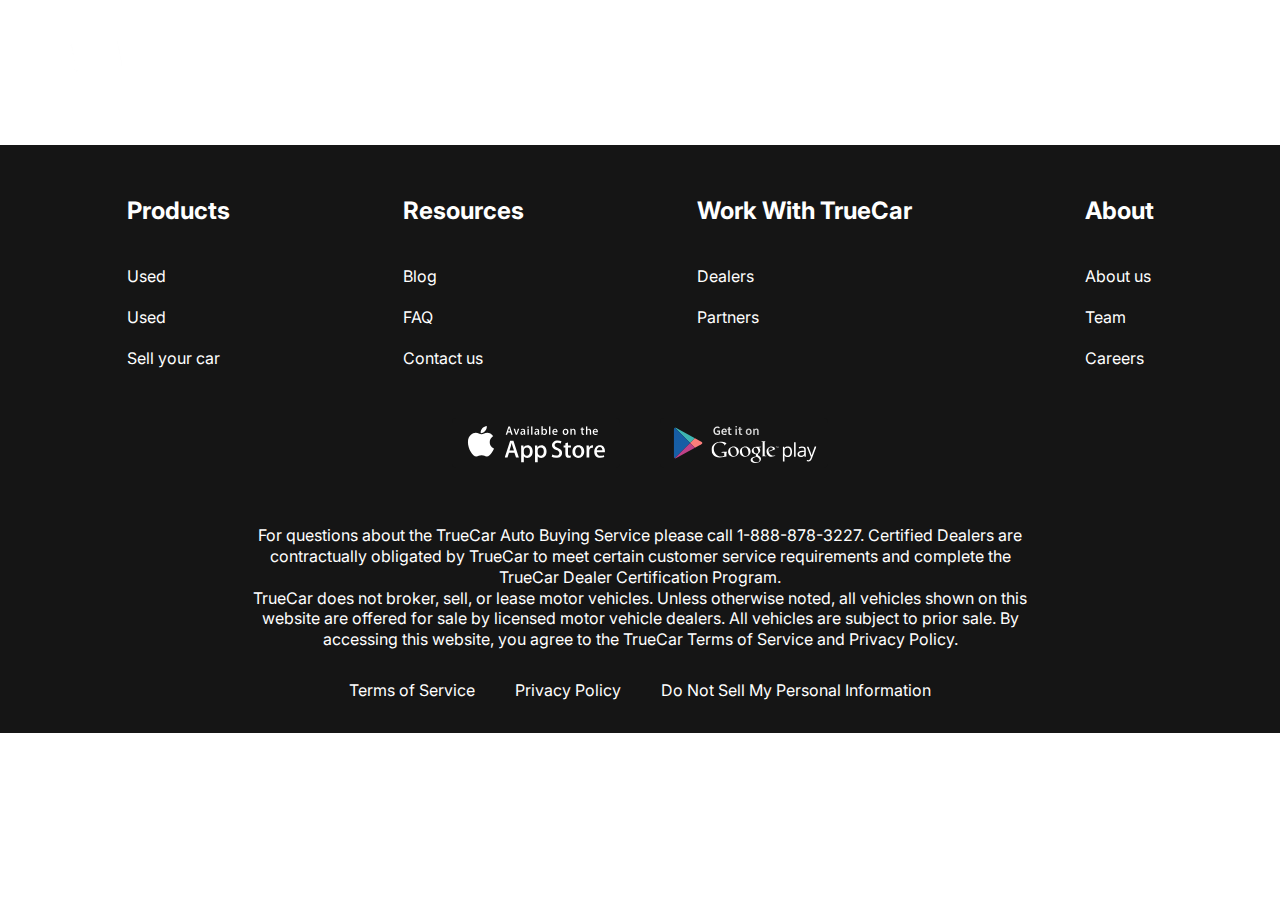
==== index.htm @ c9aa18e5 "footer" ====
<!DOCTYPE html>
<html lang="en">
<head>
    <meta charset="UTF-8">
    <meta name="viewport" content="width=device-width, initial-scale=1.0">
    <title>Document</title>
    <link rel="preconnect" href="https://fonts.googleapis.com">
<link rel="preconnect" href="https://fonts.gstatic.com" crossorigin>
<link href="https://fonts.googleapis.com/css2?family=Inter:ital,opsz,wght@0,14..32,100..900;1,14..32,100..900&display=swap" rel="stylesheet">
    <link rel="stylesheet" href="css/style.css">
</head>
<body>
  
 <div class="wrapper"  >
    <header class="header header-main">
        <div class="container">
            <div class="header__inner">
                <a class="logo" href="#">
                    <img class="logo__img" src="images/logo.svg" alt="">
                </a>
                <nav class="menu">
                    <ul class="menu__list">
                        <li class="menu__list-item">
                            <a class="menu__list-link" href="#">NEW CARS</a>
                        </li>
                        <li class="menu__list-item">
                            <a class="menu__list-link" href="#">PRE-OWNED CARS</a>
                        </li>
                        <li class="menu__list-item">
                            <a class="menu__list-link" href="#">FINANCE</a>
                        </li>
                        <li class="menu__list-item">
                            <a class="menu__list-link" href="#">LEASE VS BUY</a>
                        </li>
                        <li class="menu__list-item">
                            <a class="menu__list-link" href="#">CONTACT US</a>
                        </li>
                    </ul>
                </nav>
            </div>
        </div>
    </header>
    <main class="main">




        
    </main>


    <footer class="footer">
        <div class="container">
            <nav class="footer__menu">

                <ul class="footer__menu-list">
                    <li class="footer__menu-item">
                        <p class="footer__menu-title">Products</p>
                    </li>
                    <li class="footer__menu-item">
                        <a class="footer__menu-link" href="#">Used</a>
                    </li>
                    <li class="footer__menu-item">
                        <a class="footer__menu-link" href="#">Used</a>
                    </li>
                    <li class="footer__menu-item">
                        <a class="footer__menu-link" href="#">Sell your car</a>
                    </li>
                </ul>

                <ul class="footer__menu-list">
                    <li class="footer__menu-item">
                        <p class="footer__menu-title">Resources</p>
                    </li>
                    <li class="footer__menu-item">
                        <a class="footer__menu-link" href="#">Blog</a>
                    </li>
                    <li class="footer__menu-item">
                        <a class="footer__menu-link" href="#">FAQ</a>
                    </li>
                    <li class="footer__menu-item">
                        <a class="footer__menu-link" href="#">Contact us</a>
                    </li>
                </ul>

                <ul class="footer__menu-list">
                    <li class="footer__menu-item">
                        <p class="footer__menu-title">Work With TrueCar</p>
                    </li>
                    <li class="footer__menu-item">
                        <a class="footer__menu-link" href="#">Dealers</a>
                    </li>
                    <li class="footer__menu-item">
                        <a class="footer__menu-link" href="#">Partners</a>
                    </li>
                    
                </ul>

                <ul class="footer__menu-list">
                    <li class="footer__menu-item">
                        <p class="footer__menu-title">About</p>
                    </li>
                    <li class="footer__menu-item">
                        <a class="footer__menu-link" href="#">About us</a>
                    </li>
                    <li class="footer__menu-item">
                        <a class="footer__menu-link" href="#">Team</a>
                    </li>
                    <li class="footer__menu-item">
                        <a class="footer__menu-link" href="#">Careers</a>
                    </li>
                </ul>
            </nav>

            <ul class="app">
             <li class="app__item">
                <a class="app__item-link" href="#">
                    <img class="app__item-img" src="images/appstore.svg" alt="">
                </a>
             </li>
             <li class="app__item">
                <a class="app__item-link" href="#">
                    <img class="app__item-img" src="images/googleplay.svg" alt="">
                </a>
             </li>
            </ul>

            <div class="footer__copy">
                <p class="footer__copy-text">For questions about the TrueCar Auto 
                    Buying Service please call 1-888-878-3227.
                    Certified Dealers are contractually obligated by TrueCar to meet
                     certain customer service requirements and complete the TrueCar 
                     Dealer Certification Program.
                    </p>
                    <p class="footer__copy-text">
                        TrueCar does not broker, sell, or lease motor vehicles. 
                        Unless otherwise noted, all vehicles shown on this website 
                        are offered for sale by licensed motor vehicle dealers.
                         All vehicles are subject to prior sale. By accessing this
                          website, you agree to the TrueCar Terms of Service and Privacy 
                          Policy.
                    </p>
                </div>
                <nav class="copy__nav">
                    <ul class="copy__nav-list">
                        <li class="copy__nav-item">
                            <a class="copy__nav-link" href="#">Terms of Service</a>
                        </li>
                        <li class="copy__nav-item">
                            <a class="copy__nav-link" href="#">Privacy Policy</a>
                        </li>
                        <li class="copy__nav-item">
                            <a class="copy__nav-link" href="#">Do Not Sell My Personal Information</a>
                        </li>
                    </ul>
                </nav>
        </div>
    </footer>
 </div> 

</body>
</html>
---- css/style.css ----
html {
box-sizing: border-box;
}

*, *::after, *::before {
    box-sizing: inherit;
    margin: 0;
    padding: 0;
}
ul {
    list-style-type: none;
}
a {
    text-decoration: none;
    color: inherit;
}



.container {
    max-width: 1220px;
    margin: 0 auto;
    padding: 0 10px;
}

body {
    font-family: "Inter", sans-serif;
    font-size: 16px;
    font-weight: 400;
    line-height: 1.3;
}

.header {
    background-color: #151515;
}
.header-main {
   background-color: transparent;
}

.header__inner {
    padding-top: 40px;
    padding-bottom: 45px;
    display: flex;
    justify-content: space-between;
    align-items: flex-end;
}

.menu__list {
    display: flex;
    gap: 35px;
}
.menu__list-link {
    color: #fff;
    text-transform: uppercase;
    font-weight: 700;
}

/*------footer-----*/

.footer {
    background-color: #151515;
    padding: 50px 0 32px;
    color: #fff;
}
.footer__menu {
    display: flex;
    justify-content: space-around;
    margin-bottom: 50px;
}

.footer__menu-list {
    max-width: 250px;
}

.footer__menu-title {
   font-size: 24px;
   font-weight: 700;
   padding-bottom: 20px;
}

.footer__menu-item + .footer__menu-item {
    padding-top: 20px;
}

.app {
    display: flex;
    justify-content: center;
    gap: 40px;
    margin-bottom: 52px;
}

.footer__copy {
    max-width: 800px;
    margin: 0 auto 30px;
    text-align: center;
}

.copy__nav-list {
    display: flex;
    justify-content: center;
    gap: 40px;

}
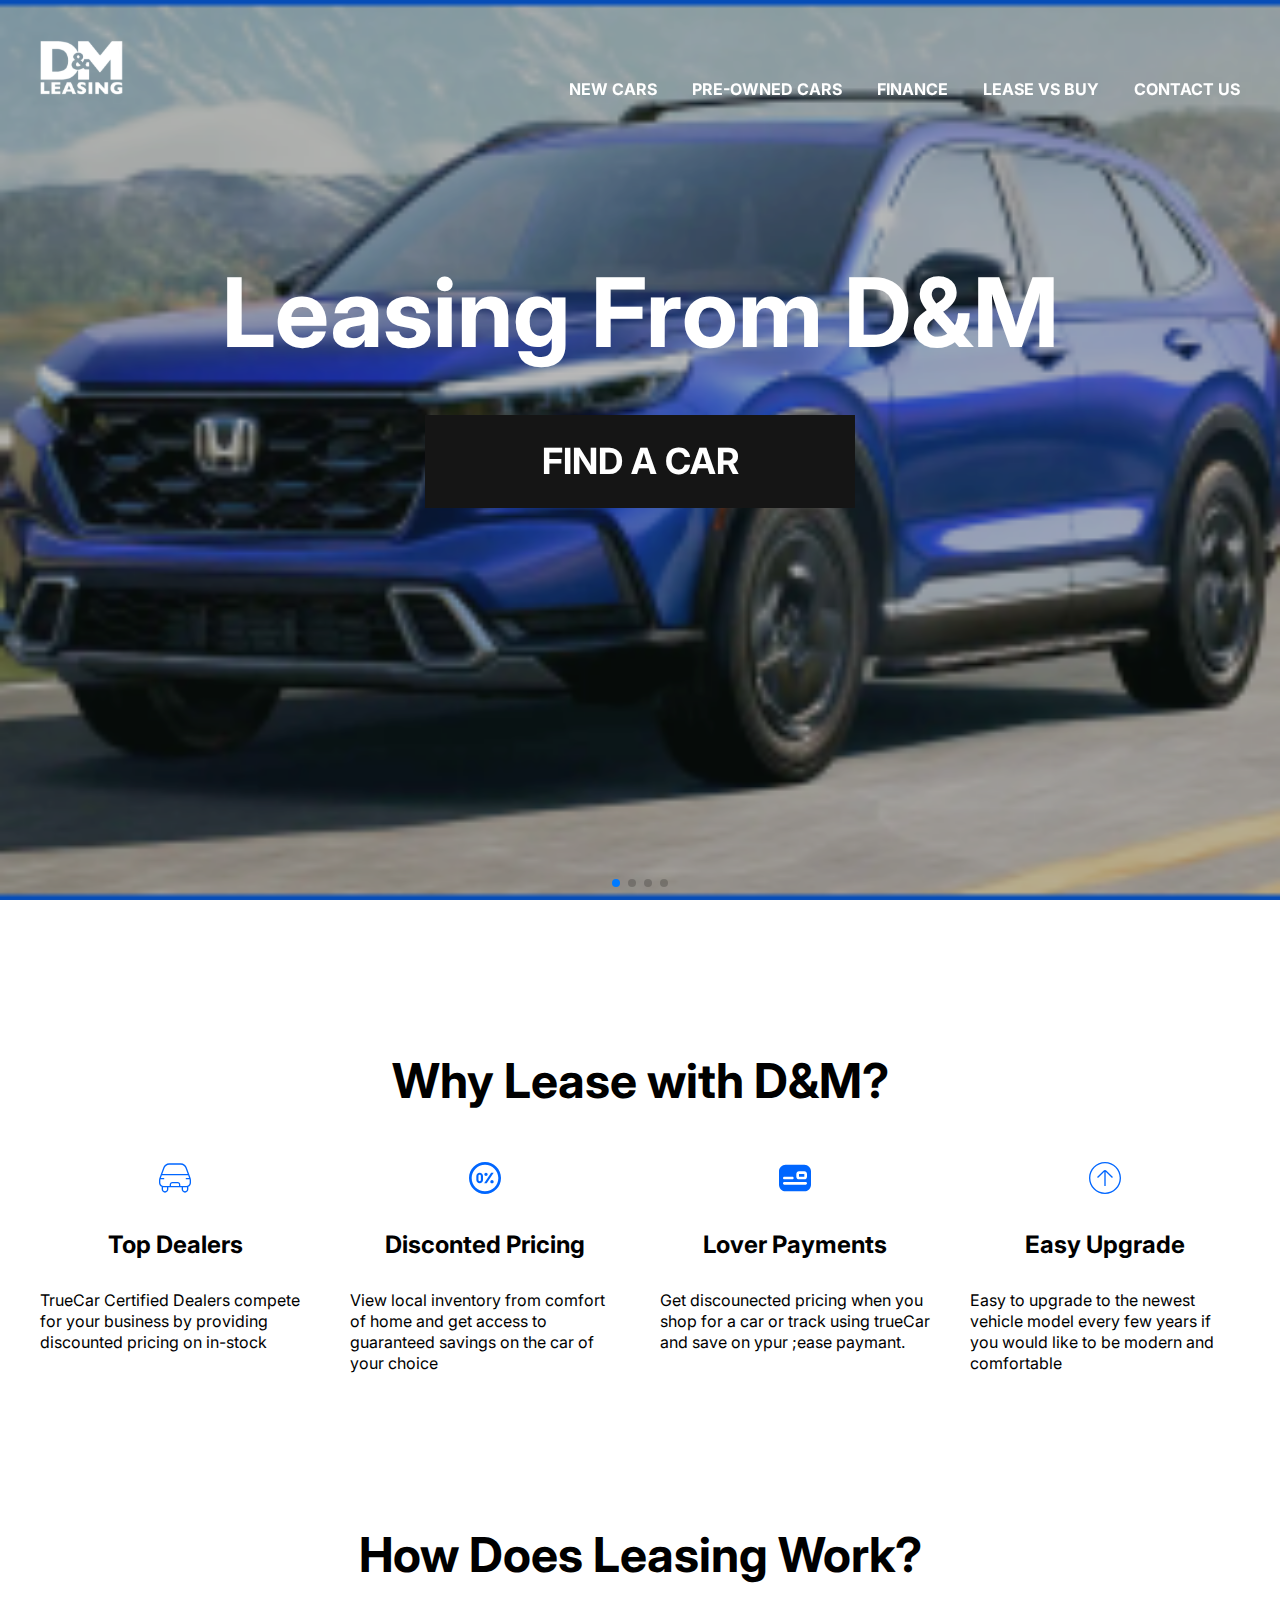
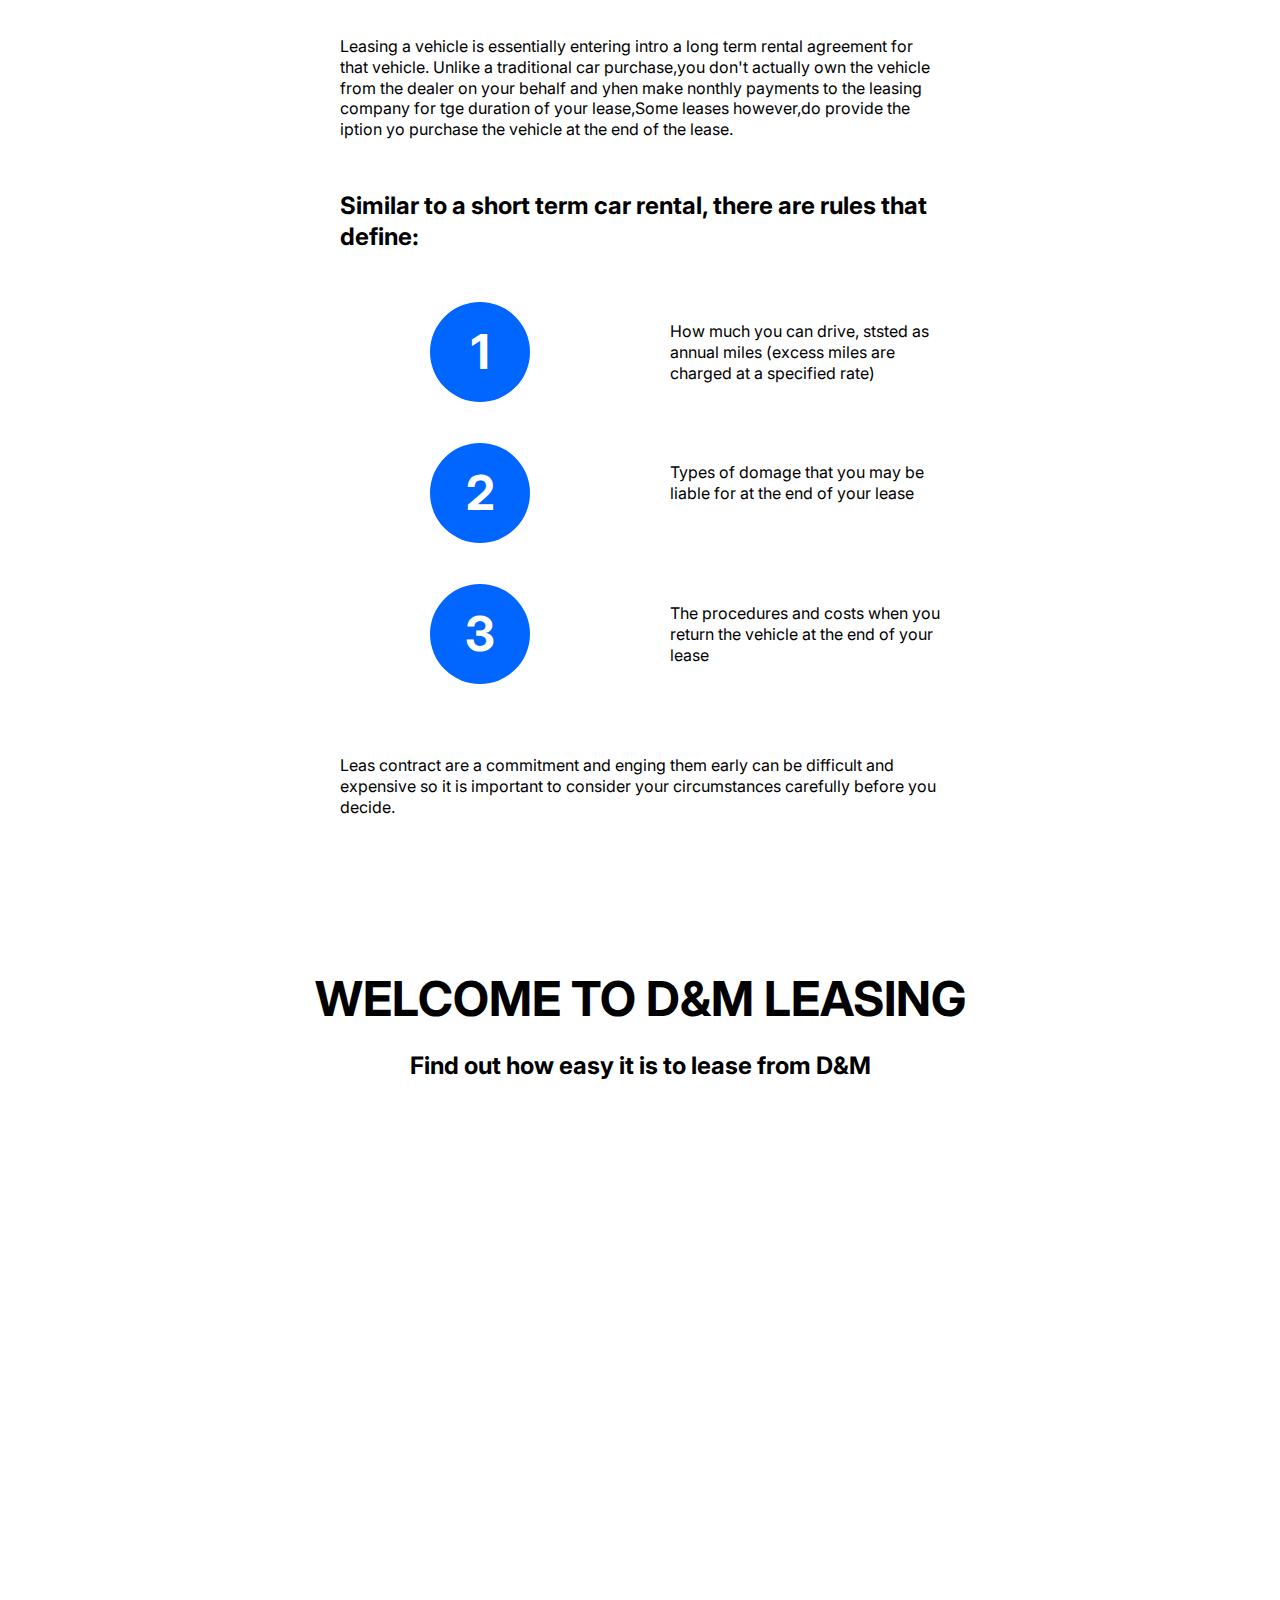
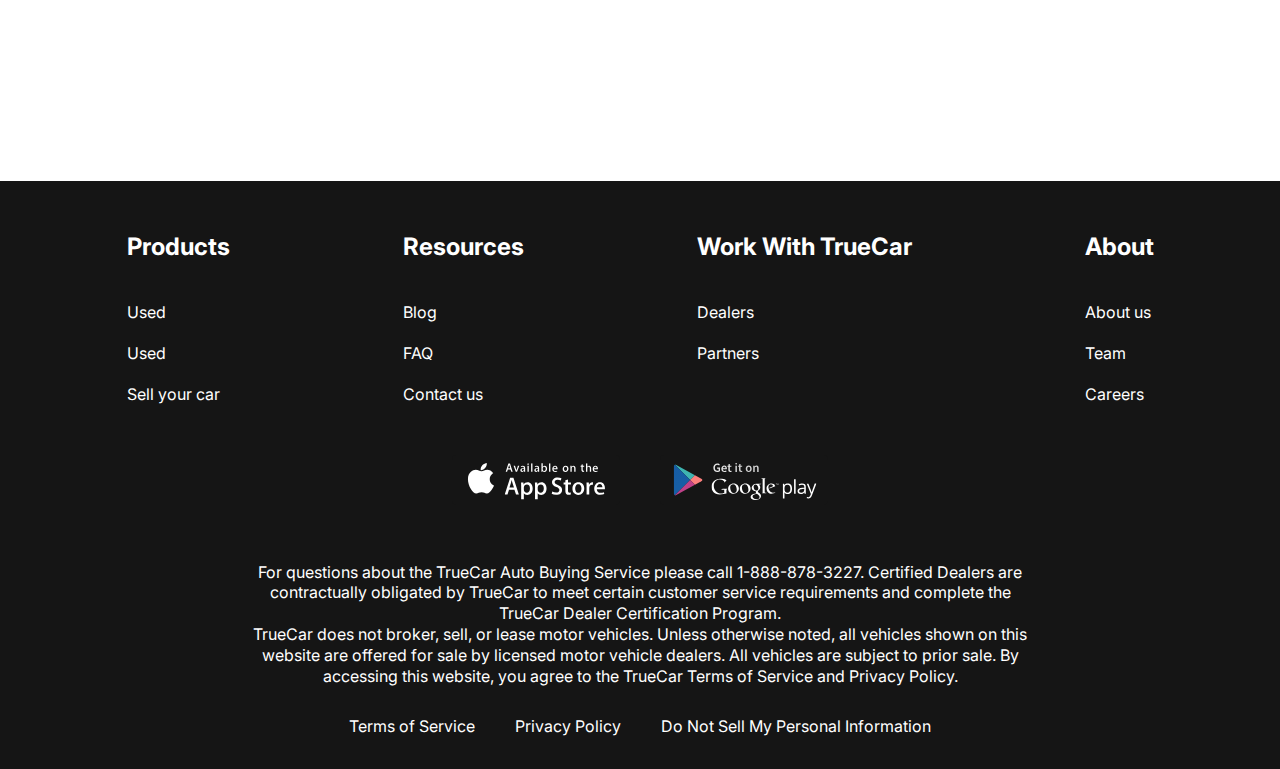
==== commit fc4c3532: "video" ====
--- a/index.htm
+++ b/index.htm
@@ -7,11 +7,17 @@
     <link rel="preconnect" href="https://fonts.googleapis.com">
 <link rel="preconnect" href="https://fonts.gstatic.com" crossorigin>
 <link href="https://fonts.googleapis.com/css2?family=Inter:ital,opsz,wght@0,14..32,100..900;1,14..32,100..900&display=swap" rel="stylesheet">
+<link
+  rel="stylesheet"
+  href="https://cdn.jsdelivr.net/npm/swiper@11/swiper-bundle.min.css"
+/>
+<link rel="stylesheet" href="https://cdnjs.cloudflare.com/ajax/libs/font-awesome/4.7.0/css/font-awesome.min.css" integrity="sha512-SfTiTlX6kk+qitfevl/7LibUOeJWlt9rbyDn92a1DqWOw9vWG2MFoays0sgObmWazO5BQPiFucnnEAjpAB+/Sw==" crossorigin="anonymous" referrerpolicy="no-referrer" />
+
     <link rel="stylesheet" href="css/style.css">
 </head>
 <body>
   
- <div class="wrapper"  >
+ <div class="wrapper">
     <header class="header header-main">
         <div class="container">
             <div class="header__inner">
@@ -41,15 +47,130 @@
         </div>
     </header>
     <main class="main">
-
-
-
-
-        
-    </main>
-
-
-    <footer class="footer">
+<section class="top">
+    <div class="container">
+        <h1 class="title">
+            Leasing From D&M
+        </h1>
+        <a class="top__link" href="#">
+            FIND A CAR
+        </a>
+    </div>
+</section>
+<div class="slider">
+<div class="swiper">
+    <div class="swiper-wrapper">
+        <div class="swiper-slide" style="background-image: url(images/slide-2.png);"></div>
+        <div class="swiper-slide" style="background-image: url(images/slide-2.png);"></div>
+        <div class="swiper-slide" style="background-image: url(images/slide-2.png);"></div>
+        <div class="swiper-slide" style="background-image: url(images/slide-2.png);"></div>
+    </div>
+    <div class="swiper-pagination"></div>
+</div>
+</div>
+<section class="why-lease">
+    <div class="container">
+        <h2 class="section-title">
+            Why Lease with D&M?
+        </h2>
+        <ul class="why-lease__list">
+            <li class="why-lease__item">
+                <img class="why-lease__item-img" src="images/car.svg" alt="">
+                <h3 class="why-lease__item-title">Top Dealers</h3>
+                <p class="why-lease__item-text">
+                 TrueCar Certified Dealers compete for your business
+                  by providing discounted pricing on in-stock 
+                </p>
+            </li>
+            <li class="why-lease__item">
+                <img class="why-lease__item-img" src="images/percent.svg" alt="">
+                <h3 class="why-lease__item-title">Disconted Pricing</h3>
+                <p class="why-lease__item-text">
+                    View local inventory from comfort of home and get access
+                     to guaranteed savings on the car of your choice
+                </p>
+            </li>
+            <li class="why-lease__item">
+                <img class="why-lease__item-img" src="images/money.svg" alt="">
+                <h3 class="why-lease__item-title">Lover Payments</h3>
+                <p class="why-lease__item-text">
+                    Get discounected pricing when you shop for a car or track
+                    using trueCar and save on ypur ;ease paymant.
+                </p>
+            </li>
+            <li class="why-lease__item">
+                <img class="why-lease__item-img" src="images/arrow.svg" alt="">
+                <h3 class="why-lease__item-title">Easy Upgrade</h3>
+                <p class="why-lease__item-text">
+                    Easy to upgrade to the newest vehicle model every few years 
+                    if you would like to be modern and comfortable 
+                </p>
+            </li>
+        </ul>
+    </div>
+</section>
+<section class="how-does">
+    <div class="container">
+        <div class="how-does__inner">
+            <h2 class="section-title">
+                How Does Leasing Work?
+            </h2>
+            <p class="how-does__text">
+Leasing a vehicle is essentially entering
+intro a long term rental agreement for that
+vehicle. Unlike a traditional car purchase,you don't 
+actually own the vehicle from the dealer on your behalf 
+and yhen make nonthly payments to the leasing company for
+tge duration of your lease,Some leases however,do provide
+the iption yo purchase the vehicle at the end of the lease. 
+            </p>
+            <h4 class="how__does-title">
+                Similar to a short term car rental, there are
+                rules that define:
+            </h4>
+            <ol class="how__does-list">
+                <li class="how__does-item">
+                    How much you can drive, ststed as annual
+                    miles (excess miles are charged at a
+                    specified rate)
+                </li>
+                <li class="how__does-item">
+                    Types of domage that you may be liable for
+                    at the end of your lease
+                </li>
+                <li class="how__does-item">
+                    The  procedures and costs when you return
+                    the vehicle at the end of your lease
+                </li>
+            </ol>
+            <p class="how-does__text">
+Leas contract are a commitment and enging them early can
+be difficult and expensive so it is important to consider
+your circumstances carefully before you decide.               
+            </p>
+        </div>
+    </div>
+</section>
+<section class="video">
+    <div class="container">
+        <h2 class="section-title video__title">
+            WELCOME TO D&M LEASING
+        </h2>
+        <p class="video__text">
+            Find out how easy it is to lease from D&M
+        </p>
+        <iframe class="video__content" width="1000" height="500" src="https://www.youtube.com/embed/aA2bkmFGoPQ?si=-4EkMt96IUIABm4Y"
+         title="YouTube video player" frameborder="0" allow="accelerometer; 
+         autoplay; clipboard-write; encrypted-media; gyroscope; picture-in-picture; web-share"
+          referrerpolicy="strict-origin-when-cross-origin" allowfullscreen>
+        </iframe>
+    </div>
+</section>
+<section class="important">
+    
+</section>
+</main>
+   <footer class="footer">
         <div class="container">
             <nav class="footer__menu">
 
@@ -157,6 +278,8 @@
         </div>
     </footer>
  </div> 
-
+ 
+ <script defer src="https://cdn.jsdelivr.net/npm/swiper@11/swiper-bundle.min.js"></script>
+ <script defer src="js/main.js"></script>
 </body>
 </html>--- a/css/style.css
+++ b/css/style.css
@@ -7,6 +7,13 @@
     margin: 0;
     padding: 0;
 }
+
+html,
+body {
+  height: 100%;
+}
+
+
 ul {
     list-style-type: none;
 }
@@ -15,7 +22,18 @@
     color: inherit;
 }
 
-
+.section-title {
+    margin-bottom: 50px;
+    font-size: 48px;
+    font-weight: 700;
+    text-align: center;
+}
+
+.wrapper {
+    min-height: 100%;
+    display: flex;
+    flex-direction: column;
+}
 
 .container {
     max-width: 1220px;
@@ -35,6 +53,10 @@
 }
 .header-main {
    background-color: transparent;
+   position: absolute;
+   z-index: 5;
+   left: 0;
+   right: 0;
 }
 
 .header__inner {
@@ -100,4 +122,165 @@
     justify-content: center;
     gap: 40px;
 
+}
+
+/*--------main-------*/
+
+.main {
+    flex-grow: 1;
+}
+
+.top {
+  color: #fff;
+  text-align: center;
+  padding-top: 250px;
+  padding-bottom: 50px;
+  position: absolute;
+   z-index: 5;
+   left: 0;
+   right: 0;
+}
+.title {
+   
+    padding-bottom: 40px;
+    font-size: 96px;
+    font-weight: 700;
+    
+}
+.top__link {
+    display: inline-block;
+    background-color: #151515;
+    padding: 23px;
+    max-width: 430px;
+    width: 100%;
+    text-transform: uppercase;
+    font-size: 36px;
+    font-weight: 700;
+}
+
+.swiper::after {
+   content: '';
+   background: rgba(21, 21, 21, .3);
+   position: absolute;
+   z-index: 5;
+   left: 0;
+   right: 0;
+   bottom: 0;
+   top: 0;
+}
+
+.swiper-slide {
+    height: 100vh;
+    background-repeat: no-repeat;
+    background-size: cover;
+    background-position: center center;
+}
+.swiper-pogination-bullet {
+    width: 120px;
+    height: 3px;
+    background-color: #151515;
+    border-radius: 0;
+    opacity: 1;
+}
+
+.swiper-pogination-bullet-active {
+     height: 6px;
+     background-color: #fff;
+}
+
+.why-lease {
+    padding: 150px 0;
+}
+
+.why-lease__list {
+    display: grid;
+    grid-template-columns: repeat(4, 1fr);
+    gap: 40px;
+    text-align: center;
+}
+
+.why-lease__item-img {
+    margin-bottom: 30px;   
+}
+
+.why-lease__item-title {
+    margin-bottom: 30px;
+    font-size: 24px;
+    font-weight: 700;
+}
+
+.why-lease__item-text {
+    text-align: left;
+}
+
+.how-does {
+    padding-bottom: 150px;
+}
+
+.how-does__inner {
+    max-width: 600px;
+    margin: 0 auto;
+}
+
+.how__does-title {
+    font-size: 24px;
+    font-weight: 700;
+    padding-top: 50px;
+}
+
+.how__does-list {
+    padding: 50px 0 70px;
+    counter-reset: myCounter;
+}
+
+.how__does-item {
+    list-style-type: none;
+    width: 270px;
+    position: relative;
+    margin-left: auto;
+    padding: 19px 0 19px 240px;
+    box-sizing: content-box;
+    min-height: 63px;
+}
+
+.how__does-item + .how__does-item {
+    margin-top: 40px;
+}
+
+.how__does-item::before {
+    counter-increment: myCounter;
+    content: counter(myCounter);
+    display: flex;
+    justify-content: center;
+    align-items: center;
+    background-color: #0066FF;
+    font-size: 48px;
+    font-weight: 700;
+    width: 100px;
+    height: 100px;
+    border-radius: 50%;
+    color: #fff;
+    position: absolute;
+    left: 0;
+    top: 0;
+}
+
+.video {
+    padding-bottom: 150px;
+}
+
+.video__title {
+    margin-bottom: 20px;
+}
+
+.video__text {
+    font-size: 24px;
+    font-weight: 700;
+    margin-bottom: 50px;
+    text-align: center;
+}
+
+.video__content {
+    margin: 0 auto;
+    display: block;
 }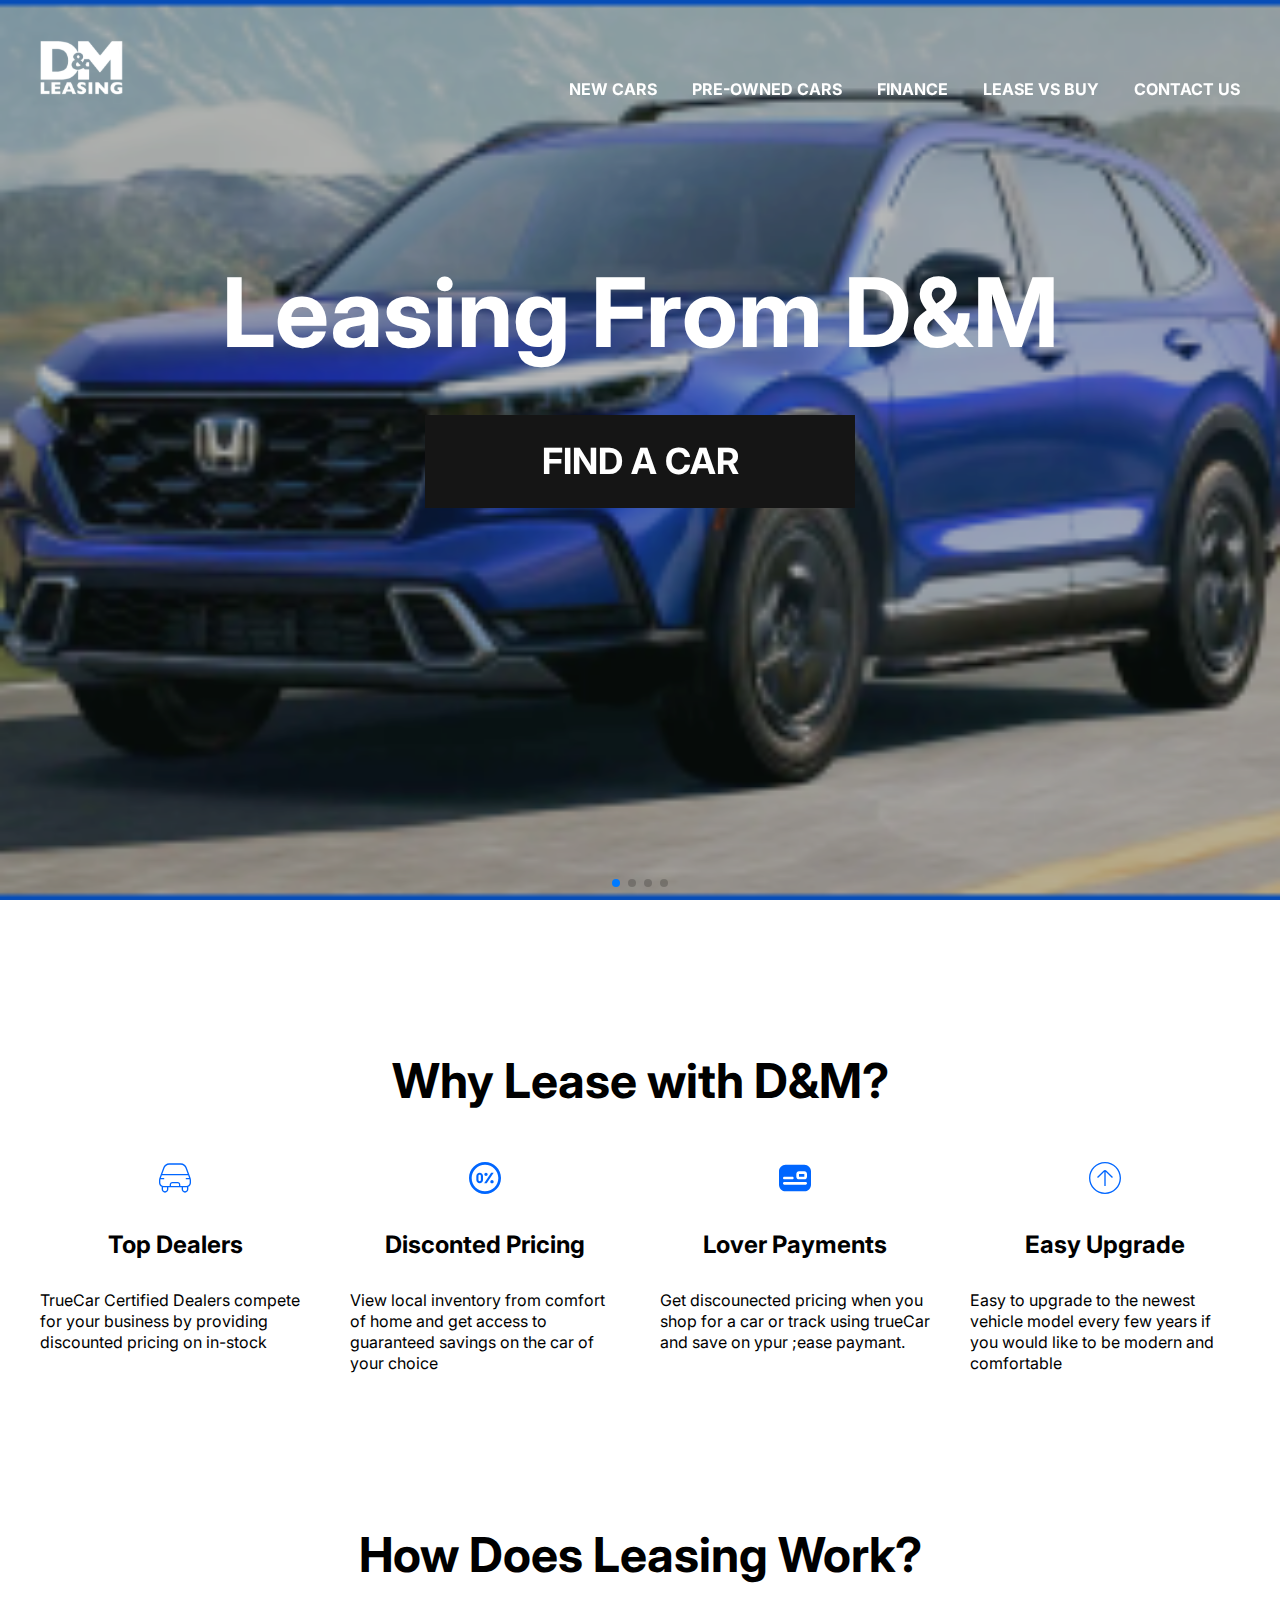
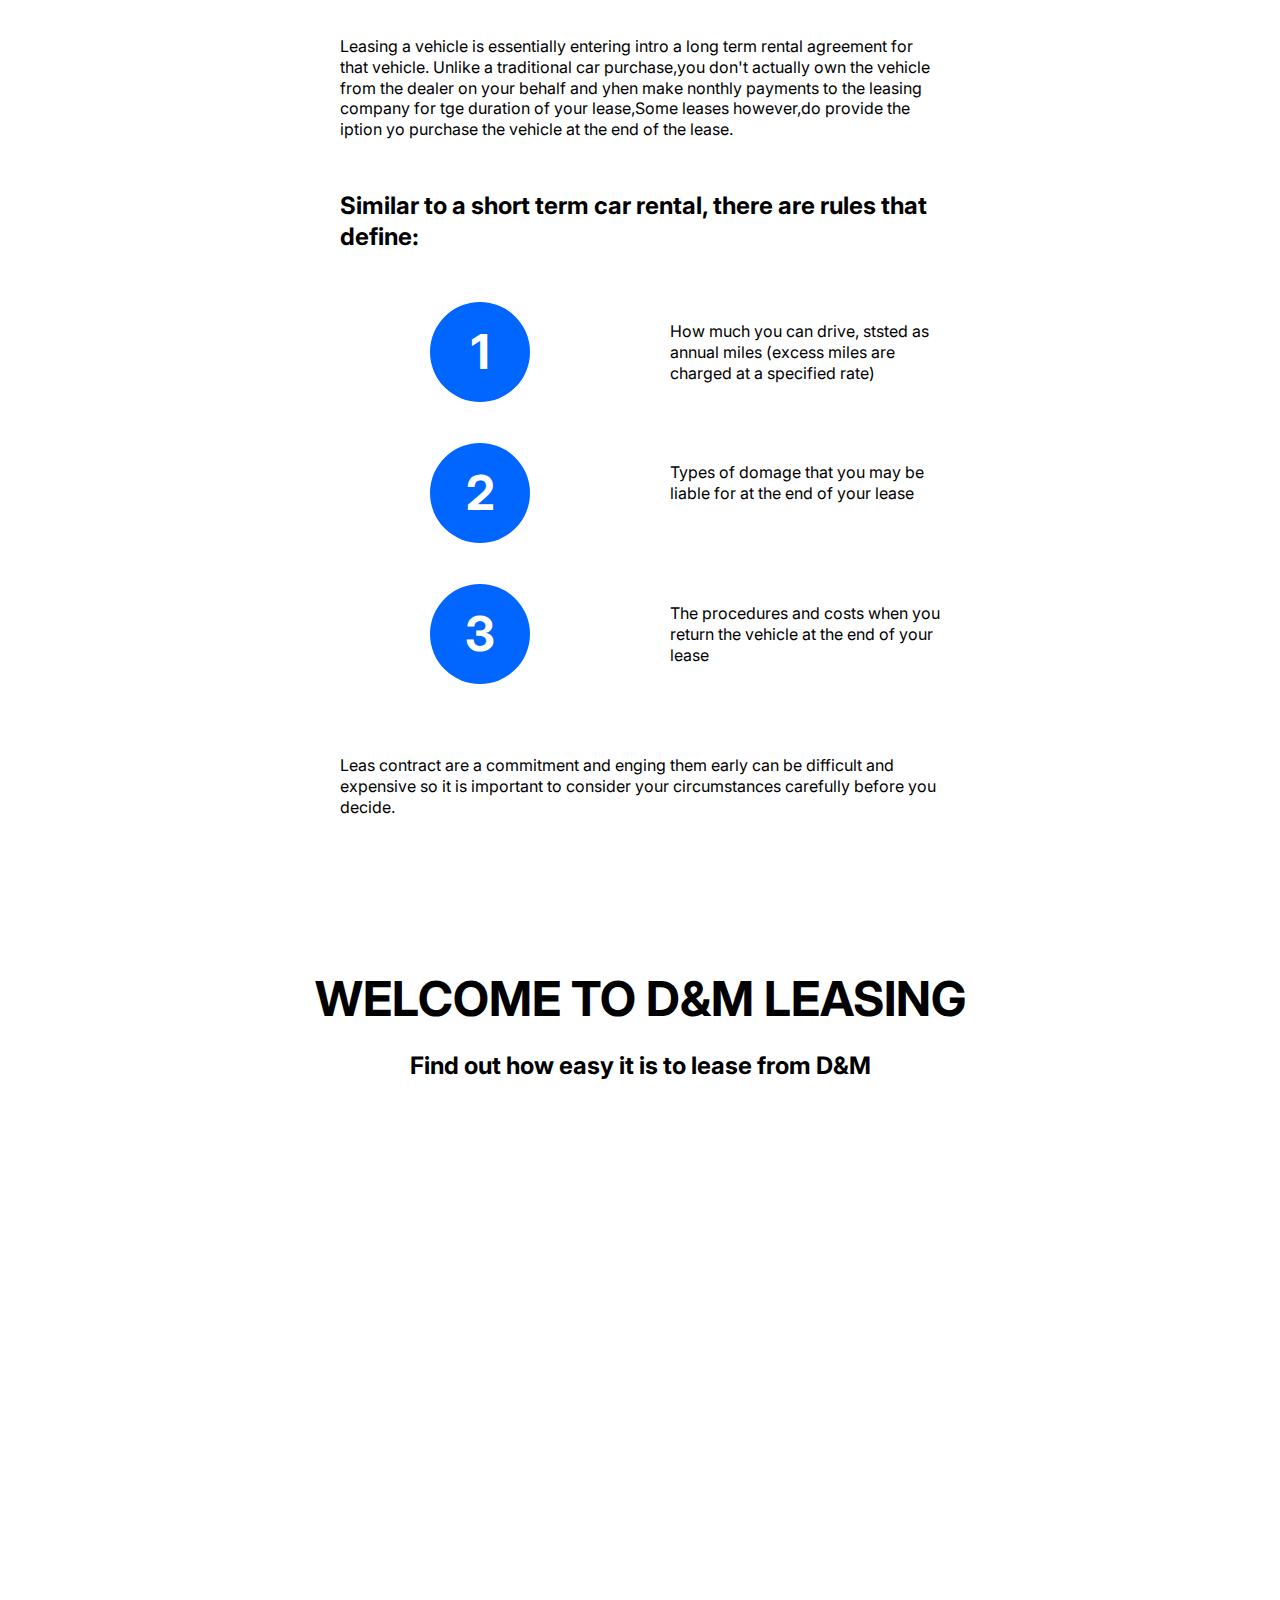
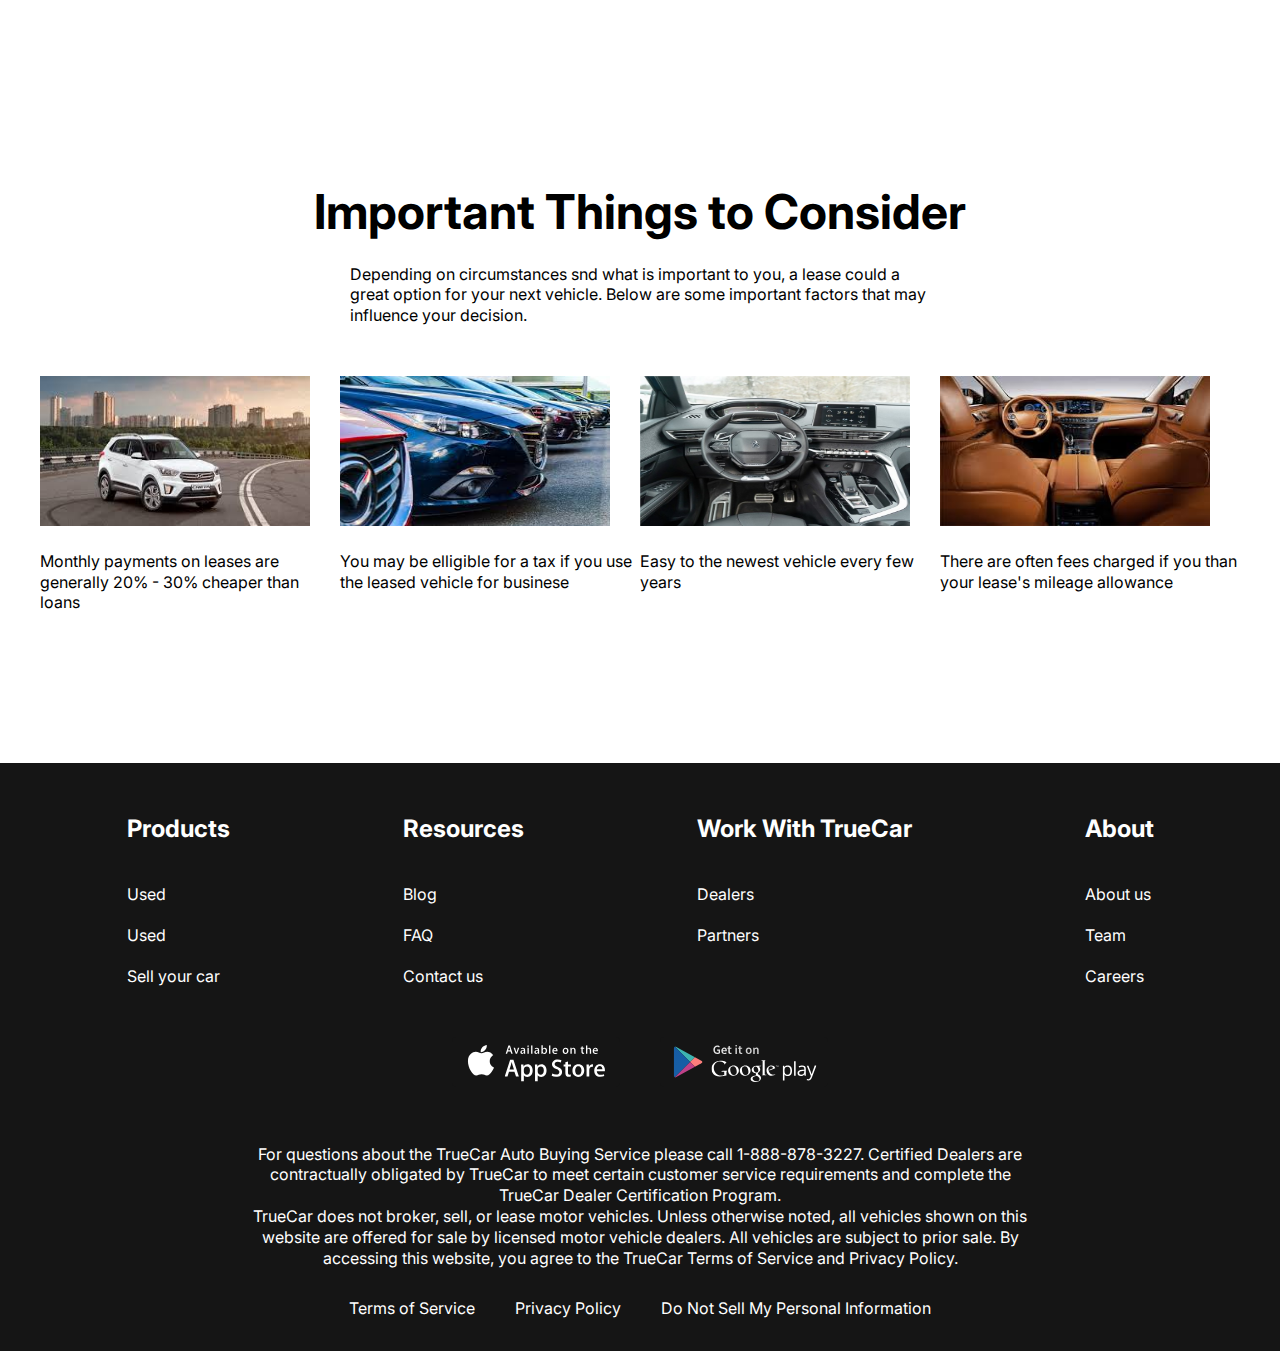
==== commit bedce77f: "fohm" ====
--- a/index.htm
+++ b/index.htm
@@ -21,7 +21,7 @@
     <header class="header header-main">
         <div class="container">
             <div class="header__inner">
-                <a class="logo" href="#">
+                <a class="logo" href="index.htm">
                     <img class="logo__img" src="images/logo.svg" alt="">
                 </a>
                 <nav class="menu">
@@ -39,7 +39,7 @@
                             <a class="menu__list-link" href="#">LEASE VS BUY</a>
                         </li>
                         <li class="menu__list-item">
-                            <a class="menu__list-link" href="#">CONTACT US</a>
+                            <a class="menu__list-link" href="contacts.htm">CONTACT US</a>
                         </li>
                     </ul>
                 </nav>
@@ -167,7 +167,48 @@
     </div>
 </section>
 <section class="important">
-    
+    <div class="container">
+   <h2 class="section-title important__title">
+    Important Things to Consider
+   </h2>  
+   <p class="important__text">
+    Depending on circumstances snd  what is important
+    to you, a lease could a great option
+    for your next vehicle.
+    Below are some important factors that may
+    influence your decision.
+   </p>
+   <ul class="important__list">
+    <li class="important__item">
+        <img class="important__item-img" src="images/img-1.jpeg" alt="" width="270" height="150">
+        <p class="important__item-text">
+            Monthly payments on leases are generally
+            20% - 30% cheaper than loans
+        </p>
+    </li>
+    <li class="important__item">
+        <img class="important__item-img" src="images/img-2.jpeg" alt="" width="270" height="150">
+        <p class="important__item-text">
+            You may be elligible for a tax if you use
+            the leased vehicle for businese
+        </p>
+    </li>
+    <li class="important__item">
+        <img class="important__item-img" src="images/img-3.jpg" alt="" width="270" height="150">
+        <p class="important__item-text">
+            Easy to the newest vehicle every few years
+        </p>
+    </li>
+    <li class="important__item">
+        <img class="important__item-img" src="images/img-4.jpeg" alt="" width="270" height="150">
+        <p class="important__item-text">
+            There are often fees charged if you than
+            your lease's mileage allowance
+
+        </p>
+    </li>
+   </ul>  
+    </div>
 </section>
 </main>
    <footer class="footer">
--- a/css/style.css
+++ b/css/style.css
@@ -54,7 +54,7 @@
 .header-main {
    background-color: transparent;
    position: absolute;
-   z-index: 5;
+   z-index: 10;
    left: 0;
    right: 0;
 }
@@ -283,4 +283,62 @@
 .video__content {
     margin: 0 auto;
     display: block;
+}
+
+.important {
+    padding-bottom: 150px;   
+}
+.important__title {
+    margin-bottom: 20px;
+}
+.important__text {
+    max-width: 580px;
+    margin: 0 auto 50px;
+}
+.important__list {
+    display: grid;
+    grid-template-columns: repeat(4, 1fr);
+}
+.important__item-img {
+    margin-bottom: 20px;
+}
+
+/*-----contacts------*/
+
+.contacts {
+    padding: 100px 0 150px;
+}
+.contacts__title {
+    margin-bottom: 20px;
+}
+.contacts__text {
+    text-align: center;
+    font-weight: 700;
+    font-size: 24px;
+    margin-bottom: 50px;
+    padding: 0 100px;
+}
+.form {
+    max-width: 580px;
+    margin: 0 auto;
+    display: flex;
+    justify-content: space-between;
+    flex-wrap: wrap;
+}
+.form__input {
+    width: 270px;
+    padding: 18px 20px;
+    display: inline-block;
+    border: 1px solid #0066FF;
+    margin-bottom: 50px;
+}
+.form__input::placeholder {
+    font-family: "Inter", sans-serif;
+    font-size: 16px;
+    font-weight: 400;
+    line-height: 1.3;
+}
+
+.form__textarea {
+    width: 100%;
 }